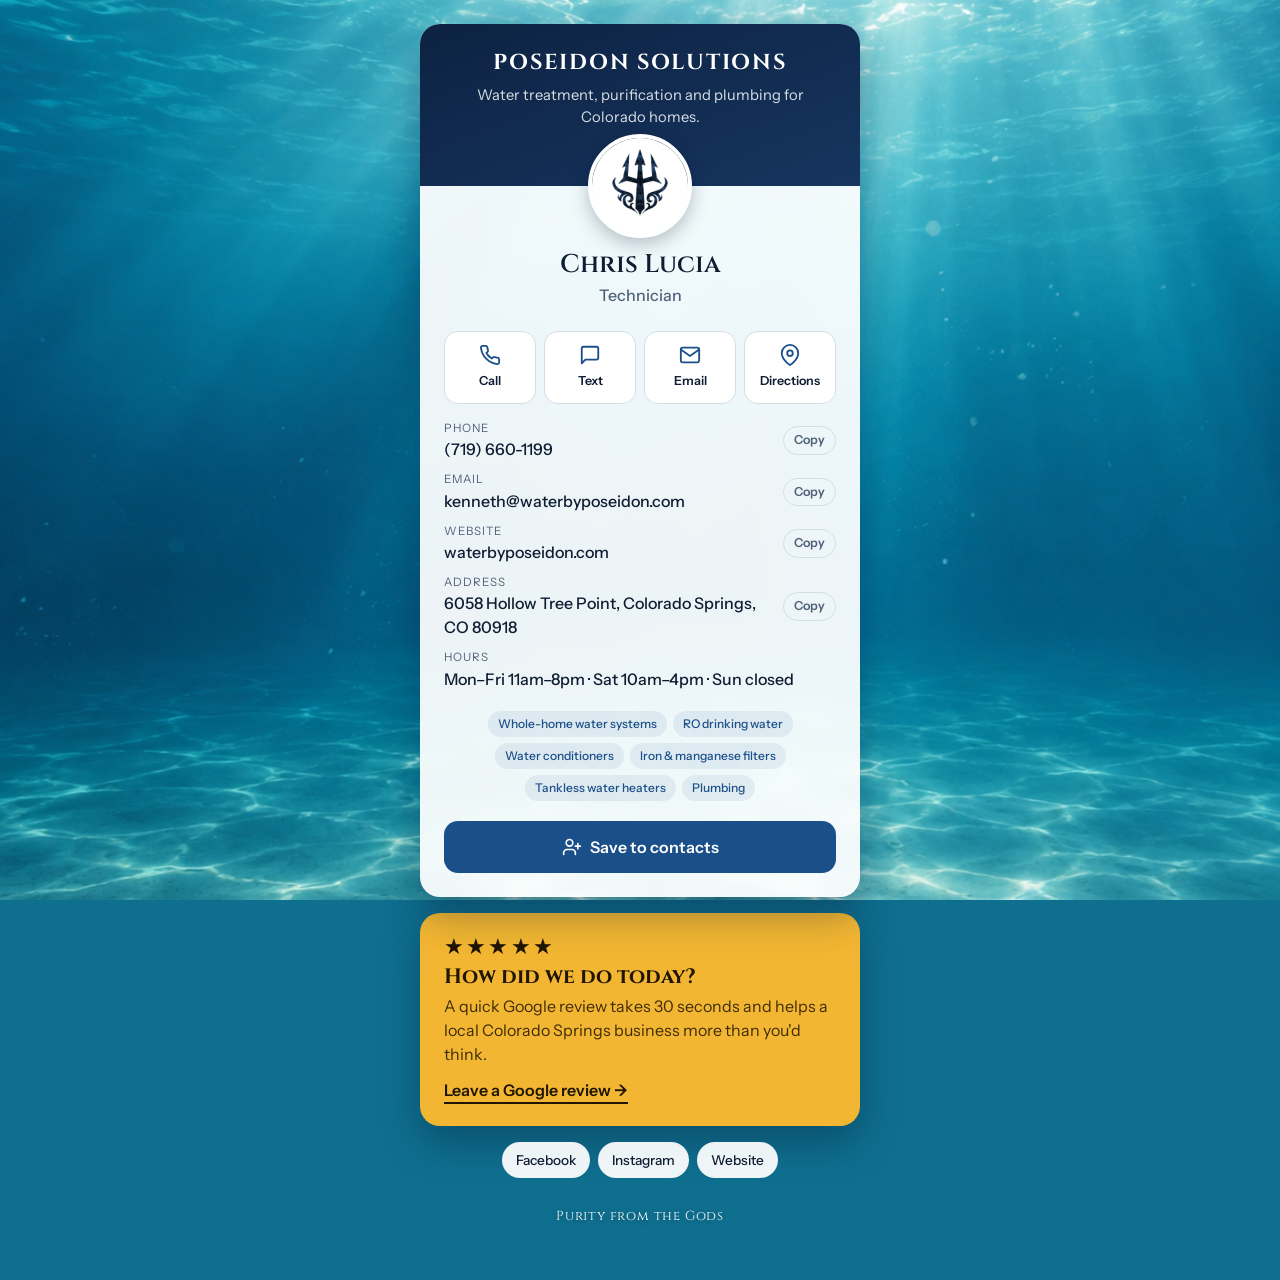
==== index.html @ 52a82c3e "Poseidon Solutions digital business card Co-Authored-By: Claude Fable 5.1 <noreply@anthropic.com>" ====
<!doctype html>
<html lang="en">
<head>
<meta charset="utf-8">
<meta name="viewport" content="width=device-width,initial-scale=1,viewport-fit=cover">
<meta name="robots" content="noindex">
<!--ARTIFACT-START-->
<title>Poseidon Solutions Card</title>
<link rel="stylesheet" href="https://fonts.googleapis.com/css2?family=Cinzel:wght@600;700&family=Instrument+Sans:wght@400;500;600&display=swap">
<style>
/* Layout: a frosted white card floating over the underwater photo; navy from the trident, gold for the review call. Single look, committed to the ocean. */
:root {
  --ground: #0f6f8f;
  --card: rgba(255,255,255,.93);
  --band: #0d2242;
  --band-2: #16355f;
  --ink: #0f1d33;
  --ink-soft: #52627a;
  --line: #d4dde6;
  --accent: #1b4f8a;
  --accent-ink: #ffffff;
  --review: #f2b632;
  --review-ink: #1f1500;
  --display: "Cinzel", "Trajan Pro", Georgia, serif;
  --body: "Instrument Sans", "Helvetica Neue", Arial, sans-serif;
  color-scheme: light;
}
* { box-sizing: border-box; }
html, body { margin: 0; }
body {
  background: var(--ground);
  color: var(--ink);
  font-family: var(--body);
  font-size: 16px;
  line-height: 1.5;
  padding-inline: 16px;
  padding-block: 24px 40px;
  min-height: 100%;
}
.sea {
  position: fixed; inset: 0; z-index: -1;
  background: var(--ground) url("bg.png") center / cover no-repeat;
}
.wrap { max-width: 440px; margin: 0 auto; display: grid; gap: 16px; }

.card {
  background: var(--card);
  border-radius: 20px;
  overflow: hidden;
  box-shadow: 0 16px 40px rgba(2,20,45,.35);
  backdrop-filter: blur(6px); -webkit-backdrop-filter: blur(6px);
}
.band {
  background: linear-gradient(160deg, var(--band), var(--band-2));
  color: #fff;
  padding: 26px 24px 58px;
  text-align: center;
}
.band .company {
  font-family: var(--display);
  font-weight: 700;
  font-size: 1.35rem;
  letter-spacing: .08em;
  text-transform: uppercase;
  margin: 0;
  line-height: 1.2;
}
.band .tagline { margin: 8px auto 0; font-size: .92rem; opacity: .85; max-width: 34ch; }
.avatar {
  width: 104px; height: 104px; border-radius: 50%;
  background: #fff; display: block; object-fit: cover;
  border: 4px solid #fff;
  margin: -52px auto 0;
  box-shadow: 0 6px 18px rgba(2,20,45,.25);
}
.who { padding: 12px 24px 8px; text-align: center; }
.who h1 {
  font-family: var(--display);
  font-size: 1.6rem;
  font-weight: 600;
  line-height: 1.15;
  margin: 0;
  text-wrap: balance;
}
.who .role { margin: 4px 0 0; color: var(--ink-soft); font-weight: 500; }

.actions {
  display: grid; grid-template-columns: repeat(4, 1fr); gap: 8px;
  padding: 16px 24px 8px;
}
.actions a {
  display: grid; gap: 6px; justify-items: center;
  text-decoration: none; color: var(--ink);
  font-size: .78rem; font-weight: 600;
  padding: 12px 4px; border-radius: 14px;
  border: 1px solid var(--line);
  background: #fff;
}
.actions a:hover, .actions a:focus-visible { border-color: var(--accent); outline: none; }
.actions a:focus-visible { box-shadow: 0 0 0 3px rgba(27,79,138,.35); }
.actions svg { width: 22px; height: 22px; fill: none; stroke: var(--accent); stroke-width: 2; stroke-linecap: round; stroke-linejoin: round; }

.details { padding: 8px 24px 20px; display: grid; gap: 10px; }
.detail { display: grid; grid-template-columns: 1fr auto; gap: 8px; align-items: center; min-width: 0; }
.detail .label { font-size: .72rem; letter-spacing: .08em; text-transform: uppercase; color: var(--ink-soft); }
.detail .value { font-weight: 500; word-break: break-word; }
.detail .value a { color: var(--ink); text-decoration: none; }
.detail .value a:hover { text-decoration: underline; }
.copy {
  font: inherit; font-size: .78rem; font-weight: 600;
  border: 1px solid var(--line); background: transparent; color: var(--ink-soft);
  border-radius: 999px; padding: 4px 10px; cursor: pointer;
}
.copy:hover, .copy:focus-visible { color: var(--accent); border-color: var(--accent); outline: none; }

.services { padding: 0 24px 20px; display: flex; flex-wrap: wrap; gap: 6px; justify-content: center; }
.services span { font-size: .75rem; font-weight: 500; color: var(--accent); background: rgba(27,79,138,.08); border-radius: 999px; padding: 4px 10px; }

.save {
  margin: 0 24px 24px;
  display: flex; justify-content: center; align-items: center; gap: 8px;
  padding: 14px; border-radius: 14px;
  background: var(--accent); color: var(--accent-ink);
  font: inherit; font-weight: 600; font-size: 1rem;
  text-decoration: none; border: 0; cursor: pointer; width: calc(100% - 48px);
}
.save:focus-visible { outline: 3px solid rgba(27,79,138,.45); outline-offset: 2px; }

.review {
  display: block; text-decoration: none;
  background: var(--review); color: var(--review-ink);
  border-radius: 20px; padding: 22px 24px;
  box-shadow: 0 16px 40px rgba(2,20,45,.35);
}
.review .stars { font-size: 1.4rem; letter-spacing: .1em; line-height: 1; }
.review h2 { font-family: var(--display); font-size: 1.3rem; margin: 8px 0 4px; line-height: 1.2; text-wrap: balance; }
.review p { margin: 0; opacity: .85; }
.review .go { display: inline-block; margin-top: 12px; font-weight: 600; border-bottom: 2px solid currentColor; }
.review:focus-visible { outline: 3px solid var(--review-ink); outline-offset: 3px; }

.socials { display: flex; flex-wrap: wrap; gap: 8px; justify-content: center; }
.socials a {
  color: var(--ink); text-decoration: none; font-size: .85rem; font-weight: 500;
  padding: 8px 14px; border-radius: 999px; background: var(--card);
}
.socials a:hover { color: var(--accent); }

.foot { text-align: center; color: #fff; text-shadow: 0 1px 6px rgba(0,0,0,.4); font-size: .82rem; font-family: var(--display); letter-spacing: .06em; }
.toast {
  position: fixed; left: 50%; bottom: calc(24px + env(safe-area-inset-bottom, 0px)); transform: translateX(-50%);
  background: var(--band); color: #fff; padding: 10px 16px; border-radius: 999px;
  font-size: .85rem; font-weight: 500; opacity: 0; pointer-events: none; transition: opacity .2s;
}
.toast.show { opacity: 1; }
@media (prefers-reduced-motion: reduce) { .toast { transition: none; } }
@media (max-width: 360px) { .actions { grid-template-columns: repeat(2, 1fr); } }
</style>
</head>
<body>
<div class="sea" aria-hidden="true"></div>
<div class="wrap">
  <section class="card" aria-label="Business card">
    <div class="band">
      <p class="company" id="company"></p>
      <p class="tagline" id="tagline"></p>
    </div>
    <img class="avatar" id="avatar" alt="">
    <div class="who">
      <h1 id="name"></h1>
      <p class="role" id="role"></p>
    </div>
    <nav class="actions" aria-label="Quick actions">
      <a id="a-call" href="#"><svg viewBox="0 0 24 24"><path d="M22 16.9v3a2 2 0 0 1-2.2 2 19.8 19.8 0 0 1-8.6-3.1 19.5 19.5 0 0 1-6-6A19.8 19.8 0 0 1 2.1 4.2 2 2 0 0 1 4.1 2h3a2 2 0 0 1 2 1.7c.1.9.4 1.9.7 2.8a2 2 0 0 1-.5 2.1L8 9.9a16 16 0 0 0 6 6l1.3-1.3a2 2 0 0 1 2.1-.4c.9.3 1.9.6 2.8.7a2 2 0 0 1 1.8 2z"/></svg>Call</a>
      <a id="a-text" href="#"><svg viewBox="0 0 24 24"><path d="M21 15a2 2 0 0 1-2 2H7l-4 4V5a2 2 0 0 1 2-2h14a2 2 0 0 1 2 2z"/></svg>Text</a>
      <a id="a-email" href="#"><svg viewBox="0 0 24 24"><path d="M4 4h16a2 2 0 0 1 2 2v12a2 2 0 0 1-2 2H4a2 2 0 0 1-2-2V6a2 2 0 0 1 2-2z"/><path d="m22 6-10 7L2 6"/></svg>Email</a>
      <a id="a-map" href="#" target="_blank" rel="noopener"><svg viewBox="0 0 24 24"><path d="M21 10c0 7-9 13-9 13S3 17 3 10a9 9 0 0 1 18 0z"/><circle cx="12" cy="10" r="3"/></svg>Directions</a>
    </nav>
    <div class="details" id="details"></div>
    <div class="services" id="services"></div>
    <button class="save" id="save" type="button">
      <svg width="20" height="20" viewBox="0 0 24 24" fill="none" stroke="currentColor" stroke-width="2" stroke-linecap="round" stroke-linejoin="round" aria-hidden="true"><path d="M16 21v-2a4 4 0 0 0-4-4H6a4 4 0 0 0-4 4v2"/><circle cx="9" cy="7" r="4"/><line x1="19" y1="8" x2="19" y2="14"/><line x1="22" y1="11" x2="16" y2="11"/></svg>
      Save to contacts
    </button>
  </section>

  <a class="review" id="review" href="#" target="_blank" rel="noopener">
    <div class="stars" aria-hidden="true">★★★★★</div>
    <h2 id="review-title"></h2>
    <p id="review-text"></p>
    <span class="go">Leave a Google review →</span>
  </a>

  <nav class="socials" id="socials" aria-label="Links"></nav>
  <p class="foot" id="foot"></p>
</div>
<div class="toast" id="toast" role="status" aria-live="polite"></div>

<script>
/* ============================================================
   EDIT THIS BLOCK. Everything on the page is built from it.
   ============================================================ */
const CARD = {
  company:  "Poseidon Solutions",
  tagline:  "Water treatment, purification and plumbing for Colorado homes.",
  name:     "Chris Lucia",
  role:     "Technician",
  photo:    "logo.jpg",          // swap for a headshot (e.g. "chris.jpg") if you want a face here
  phone:    "+17196601199",
  phoneDisplay: "(719) 660-1199",
  email:    "kenneth@waterbyposeidon.com",
  website:  "https://waterbyposeidon.com",
  websiteDisplay: "waterbyposeidon.com",
  address:  "6058 Hollow Tree Point, Colorado Springs, CO 80918",
  mapsUrl:  "https://www.google.com/maps/dir/?api=1&destination=6058+Hollow+Tree+Point,+Colorado+Springs,+CO+80918",
  hours:    "Mon–Fri 11am–8pm · Sat 10am–4pm · Sun closed",
  services: ["Whole-home water systems", "RO drinking water", "Water conditioners", "Iron & manganese filters", "Tankless water heaters", "Plumbing"],

  reviewUrl:   "https://share.google/RW1H3cUh6bPFLKHyQ",
  reviewTitle: "How did we do today?",
  reviewText:  "A quick Google review takes 30 seconds and helps a local Colorado Springs business more than you'd think.",

  socials: [
    { label: "Facebook",  url: "https://www.facebook.com/PoseidonHomeSolutions/" },
    { label: "Instagram", url: "https://www.instagram.com/poseidonsolutions/" },
    { label: "Website",   url: "https://waterbyposeidon.com" },
  ],
  footer: "Purity from the Gods",
};
/* ============================================================ */

const $ = (id) => document.getElementById(id);
const toast = (msg) => { const t = $("toast"); t.textContent = msg; t.classList.add("show"); clearTimeout(t._h); t._h = setTimeout(() => t.classList.remove("show"), 1800); };

$("company").textContent = CARD.company;
$("tagline").textContent = CARD.tagline;
$("name").textContent = CARD.name;
$("role").textContent = CARD.role;
$("avatar").src = CARD.photo;
$("avatar").alt = CARD.company + " logo";
document.title = `${CARD.name} · ${CARD.company}`;

$("a-call").href  = `tel:${CARD.phone}`;
$("a-text").href  = `sms:${CARD.phone}`;
$("a-email").href = `mailto:${CARD.email}`;
$("a-map").href   = CARD.mapsUrl;

const rows = [
  ["Phone",   CARD.phoneDisplay, `tel:${CARD.phone}`, CARD.phoneDisplay],
  ["Email",   CARD.email, `mailto:${CARD.email}`, CARD.email],
  ["Website", CARD.websiteDisplay, CARD.website, CARD.website],
  ["Address", CARD.address, CARD.mapsUrl, CARD.address],
  ["Hours",   CARD.hours, null, null],
];
for (const [label, value, href, copyText] of rows) {
  if (!value) continue;
  const row = document.createElement("div"); row.className = "detail";
  const left = document.createElement("div");
  left.innerHTML = `<div class="label"></div><div class="value"></div>`;
  left.querySelector(".label").textContent = label;
  const v = left.querySelector(".value");
  if (href) { const a = document.createElement("a"); a.href = href; a.textContent = value; if (href.startsWith("http")) { a.target = "_blank"; a.rel = "noopener"; } v.appendChild(a); }
  else v.textContent = value;
  row.appendChild(left);
  if (copyText) {
    const b = document.createElement("button"); b.type = "button"; b.className = "copy"; b.textContent = "Copy";
    b.addEventListener("click", async () => {
      try { await navigator.clipboard.writeText(copyText); toast(`${label} copied`); }
      catch { const r = document.createRange(); r.selectNodeContents(v); const s = getSelection(); s.removeAllRanges(); s.addRange(r); toast("Select and copy"); }
    });
    row.appendChild(b);
  }
  $("details").appendChild(row);
}

for (const s of CARD.services || []) { const el = document.createElement("span"); el.textContent = s; $("services").appendChild(el); }

$("review").href = CARD.reviewUrl;
$("review-title").textContent = CARD.reviewTitle;
$("review-text").textContent = CARD.reviewText;

for (const s of CARD.socials || []) {
  const a = document.createElement("a"); a.href = s.url; a.textContent = s.label; a.target = "_blank"; a.rel = "noopener";
  $("socials").appendChild(a);
}
$("foot").textContent = CARD.footer || "";

// vCard download (works when self-hosted; falls back to copying the contact text)
function vcard() {
  const esc = (s) => String(s || "").replace(/\\/g, "\\\\").replace(/\n/g, "\\n").replace(/,/g, "\\,").replace(/;/g, "\;");
  const parts = CARD.name.trim().split(/\s+/); const last = parts.length > 1 ? parts.pop() : ""; const first = parts.join(" ");
  return [
    "BEGIN:VCARD", "VERSION:3.0",
    `N:${esc(last)};${esc(first)};;;`, `FN:${esc(CARD.name)}`,
    `ORG:${esc(CARD.company)}`, `TITLE:${esc(CARD.role)}`,
    `TEL;TYPE=CELL,VOICE:${CARD.phone}`, `EMAIL;TYPE=INTERNET:${CARD.email}`,
    `URL:${CARD.website}`, `ADR;TYPE=WORK:;;${esc(CARD.address)};;;;`,
    `NOTE:${esc(CARD.tagline)}`, "END:VCARD", ""
  ].join("\r\n");
}
$("save").addEventListener("click", async () => {
  const text = vcard();
  try {
    const url = URL.createObjectURL(new Blob([text], { type: "text/vcard;charset=utf-8" }));
    const a = document.createElement("a"); a.href = url; a.download = `${CARD.name.replace(/\s+/g, "_")}.vcf`;
    document.body.appendChild(a); a.click(); a.remove(); setTimeout(() => URL.revokeObjectURL(url), 1000);
    toast("Contact card downloading");
  } catch {
    try { await navigator.clipboard.writeText(`${CARD.name}\n${CARD.company}\n${CARD.phoneDisplay}\n${CARD.email}\n${CARD.website}`); toast("Contact details copied"); }
    catch { toast("Use the Copy buttons above"); }
  }
});
</script>
</body>
</html>
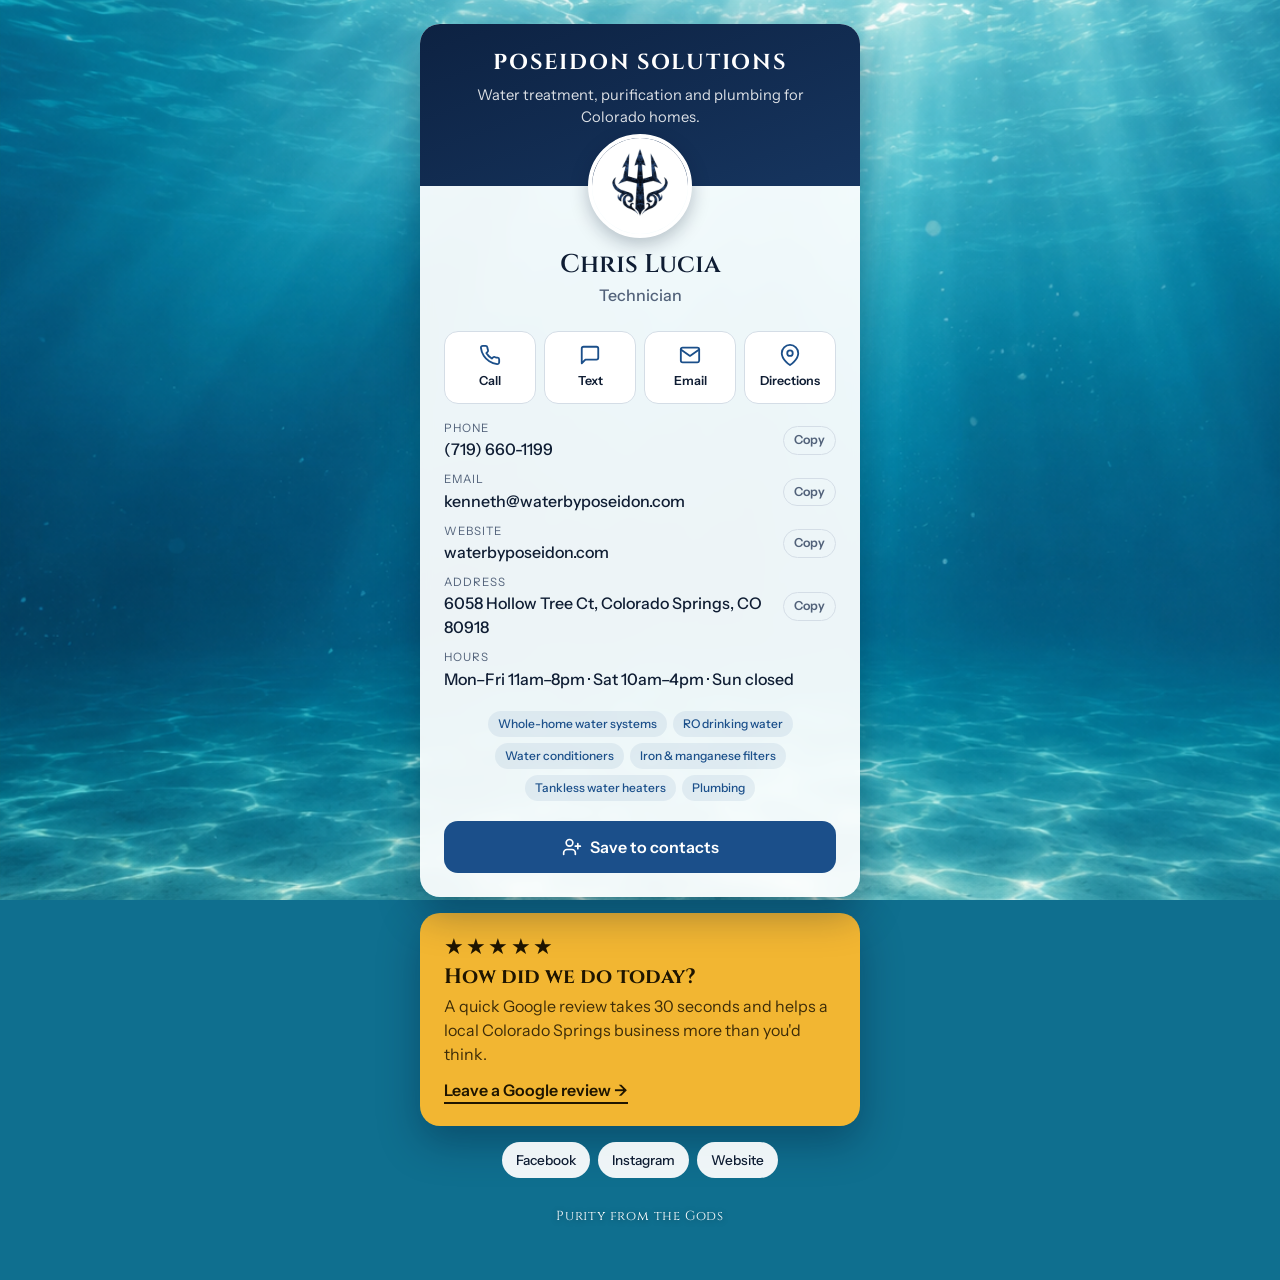
==== commit 7729e01d: "Direct Google review link, Google-verified address, QR images Co-Authored-By: Claude Fable 5.1 <nore" ====
--- a/index.html
+++ b/index.html
@@ -210,12 +210,12 @@
   email:    "kenneth@waterbyposeidon.com",
   website:  "https://waterbyposeidon.com",
   websiteDisplay: "waterbyposeidon.com",
-  address:  "6058 Hollow Tree Point, Colorado Springs, CO 80918",
-  mapsUrl:  "https://www.google.com/maps/dir/?api=1&destination=6058+Hollow+Tree+Point,+Colorado+Springs,+CO+80918",
+  address:  "6058 Hollow Tree Ct, Colorado Springs, CO 80918",
+  mapsUrl:  "https://www.google.com/maps/dir/?api=1&destination=6058+Hollow+Tree+Ct,+Colorado+Springs,+CO+80918",
   hours:    "Mon–Fri 11am–8pm · Sat 10am–4pm · Sun closed",
   services: ["Whole-home water systems", "RO drinking water", "Water conditioners", "Iron & manganese filters", "Tankless water heaters", "Plumbing"],
 
-  reviewUrl:   "https://share.google/RW1H3cUh6bPFLKHyQ",
+  reviewUrl:   "https://search.google.com/local/writereview?placeid=ChIJi0Lxn48iRwoRJfy-xOXq53A",
   reviewTitle: "How did we do today?",
   reviewText:  "A quick Google review takes 30 seconds and helps a local Colorado Springs business more than you'd think.",
 
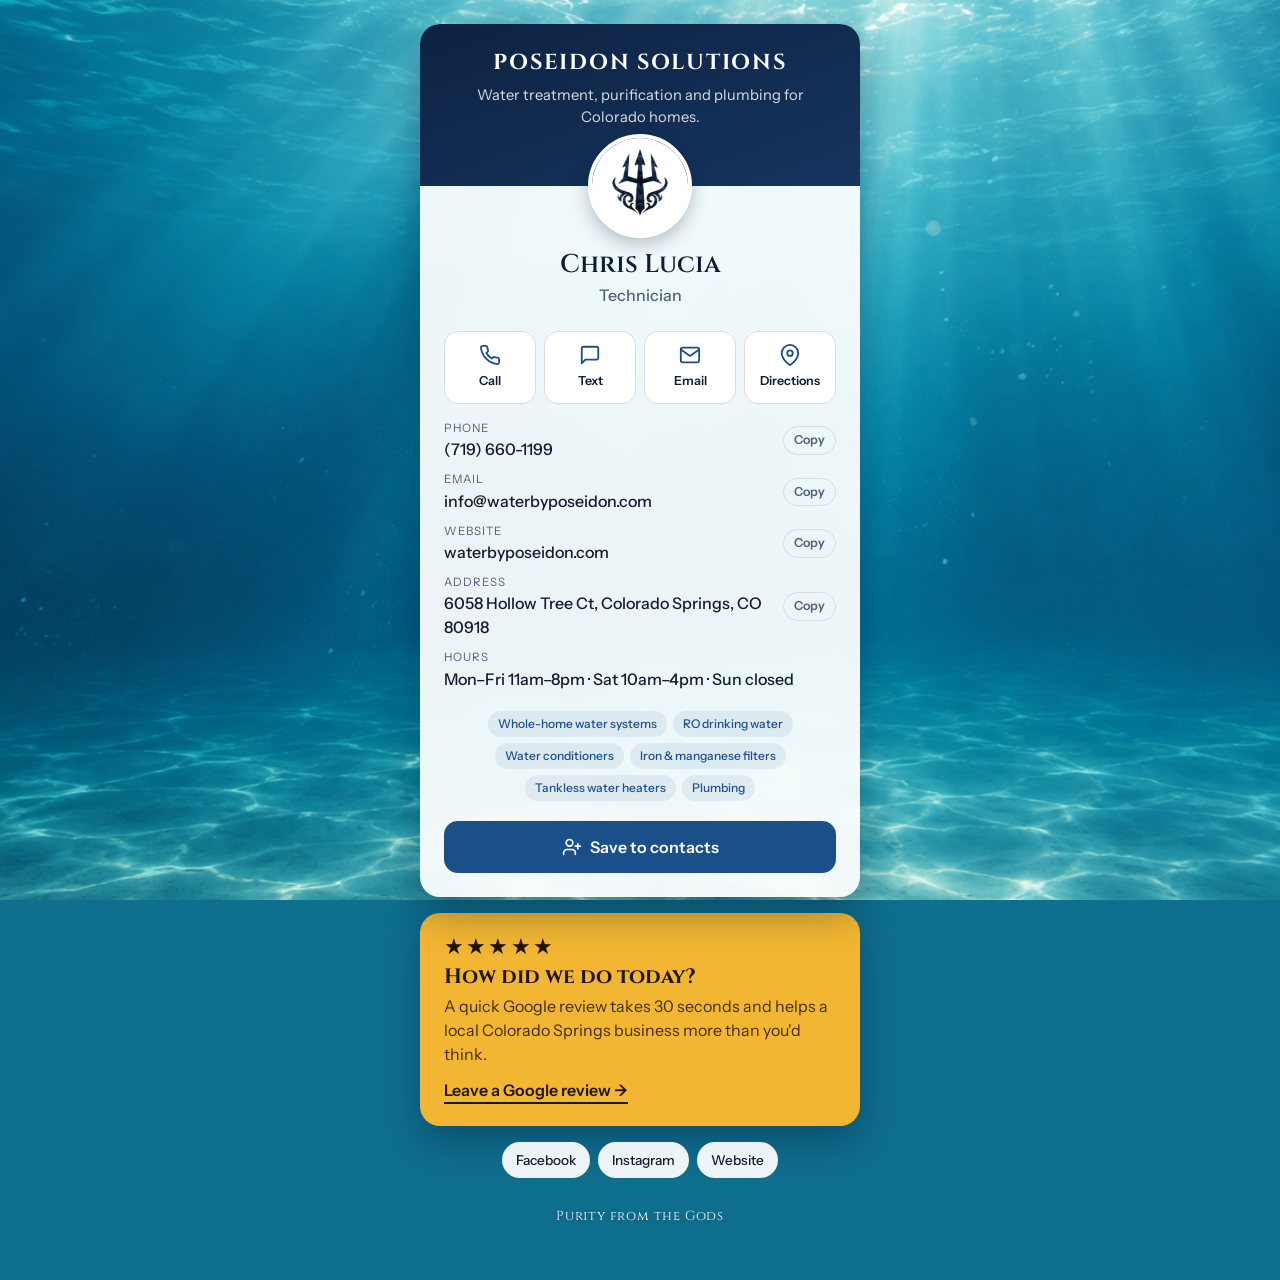
==== commit 8fdbbb8d: "Update contact email to info@ Co-Authored-By: Claude Fable 5.1 <noreply@anthropic.com>" ====
--- a/index.html
+++ b/index.html
@@ -207,7 +207,7 @@
   photo:    "logo.jpg",          // swap for a headshot (e.g. "chris.jpg") if you want a face here
   phone:    "+17196601199",
   phoneDisplay: "(719) 660-1199",
-  email:    "kenneth@waterbyposeidon.com",
+  email:    "info@waterbyposeidon.com",
   website:  "https://waterbyposeidon.com",
   websiteDisplay: "waterbyposeidon.com",
   address:  "6058 Hollow Tree Ct, Colorado Springs, CO 80918",
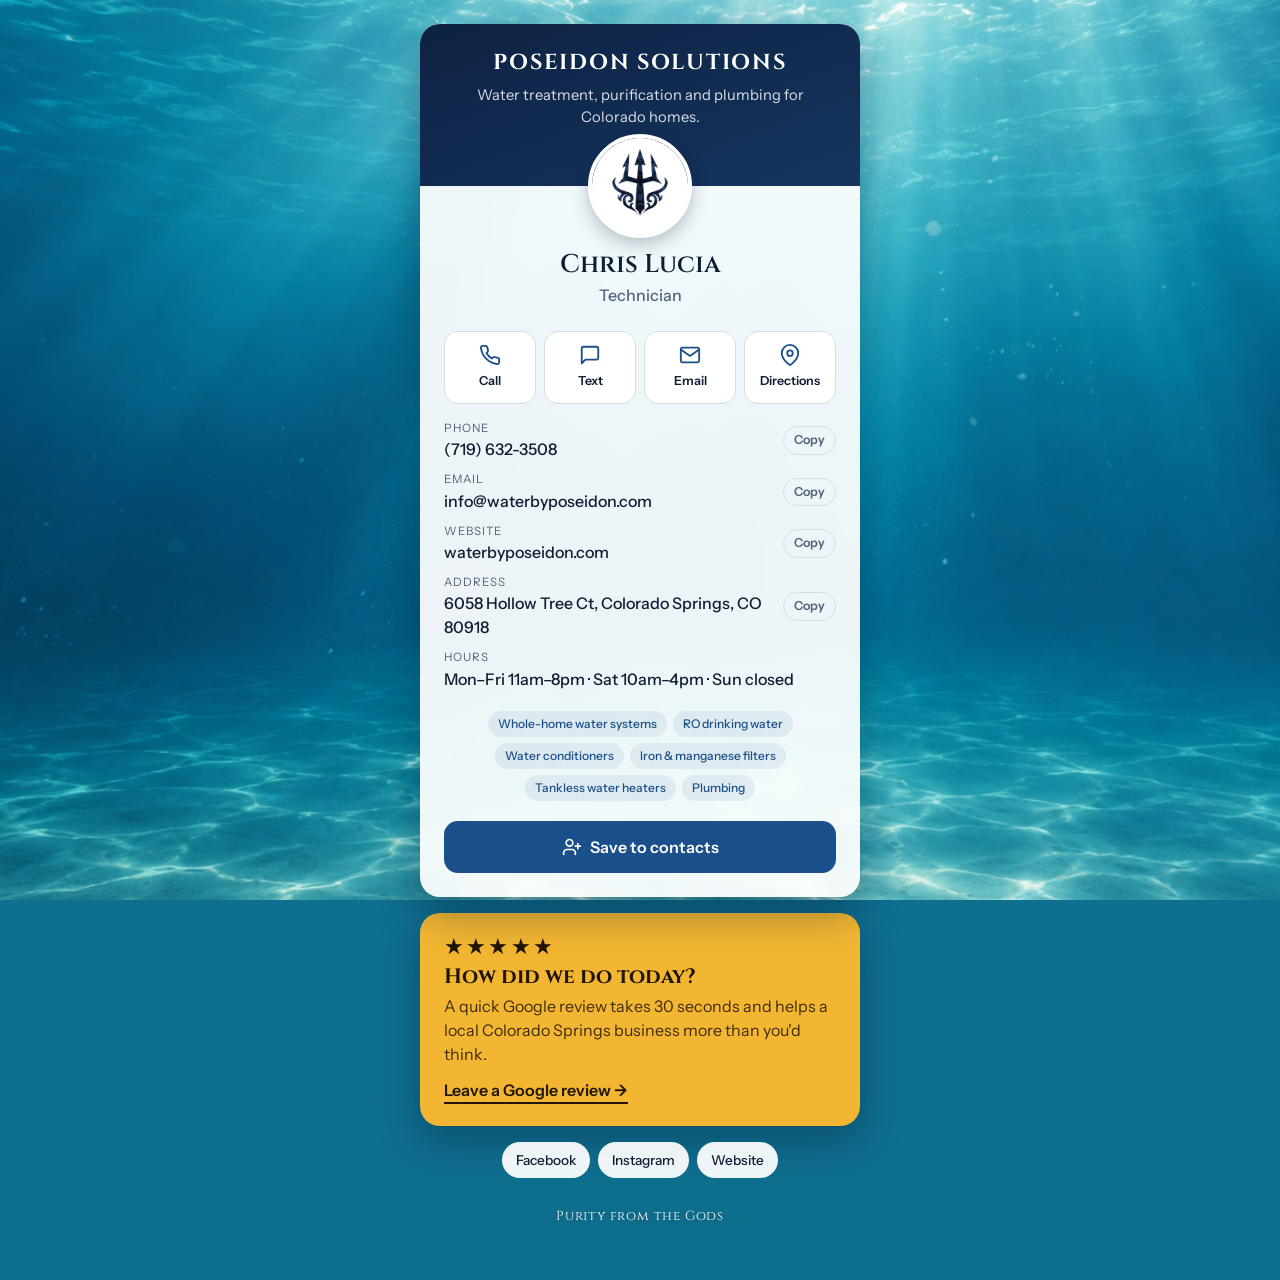
==== commit fdea2be8: "Update phone to 719-632-3508 Co-Authored-By: Claude Fable 5.1 <noreply@anthropic.com>" ====
--- a/index.html
+++ b/index.html
@@ -205,8 +205,8 @@
   name:     "Chris Lucia",
   role:     "Technician",
   photo:    "logo.jpg",          // swap for a headshot (e.g. "chris.jpg") if you want a face here
-  phone:    "+17196601199",
-  phoneDisplay: "(719) 660-1199",
+  phone:    "+17196323508",
+  phoneDisplay: "(719) 632-3508",
   email:    "info@waterbyposeidon.com",
   website:  "https://waterbyposeidon.com",
   websiteDisplay: "waterbyposeidon.com",
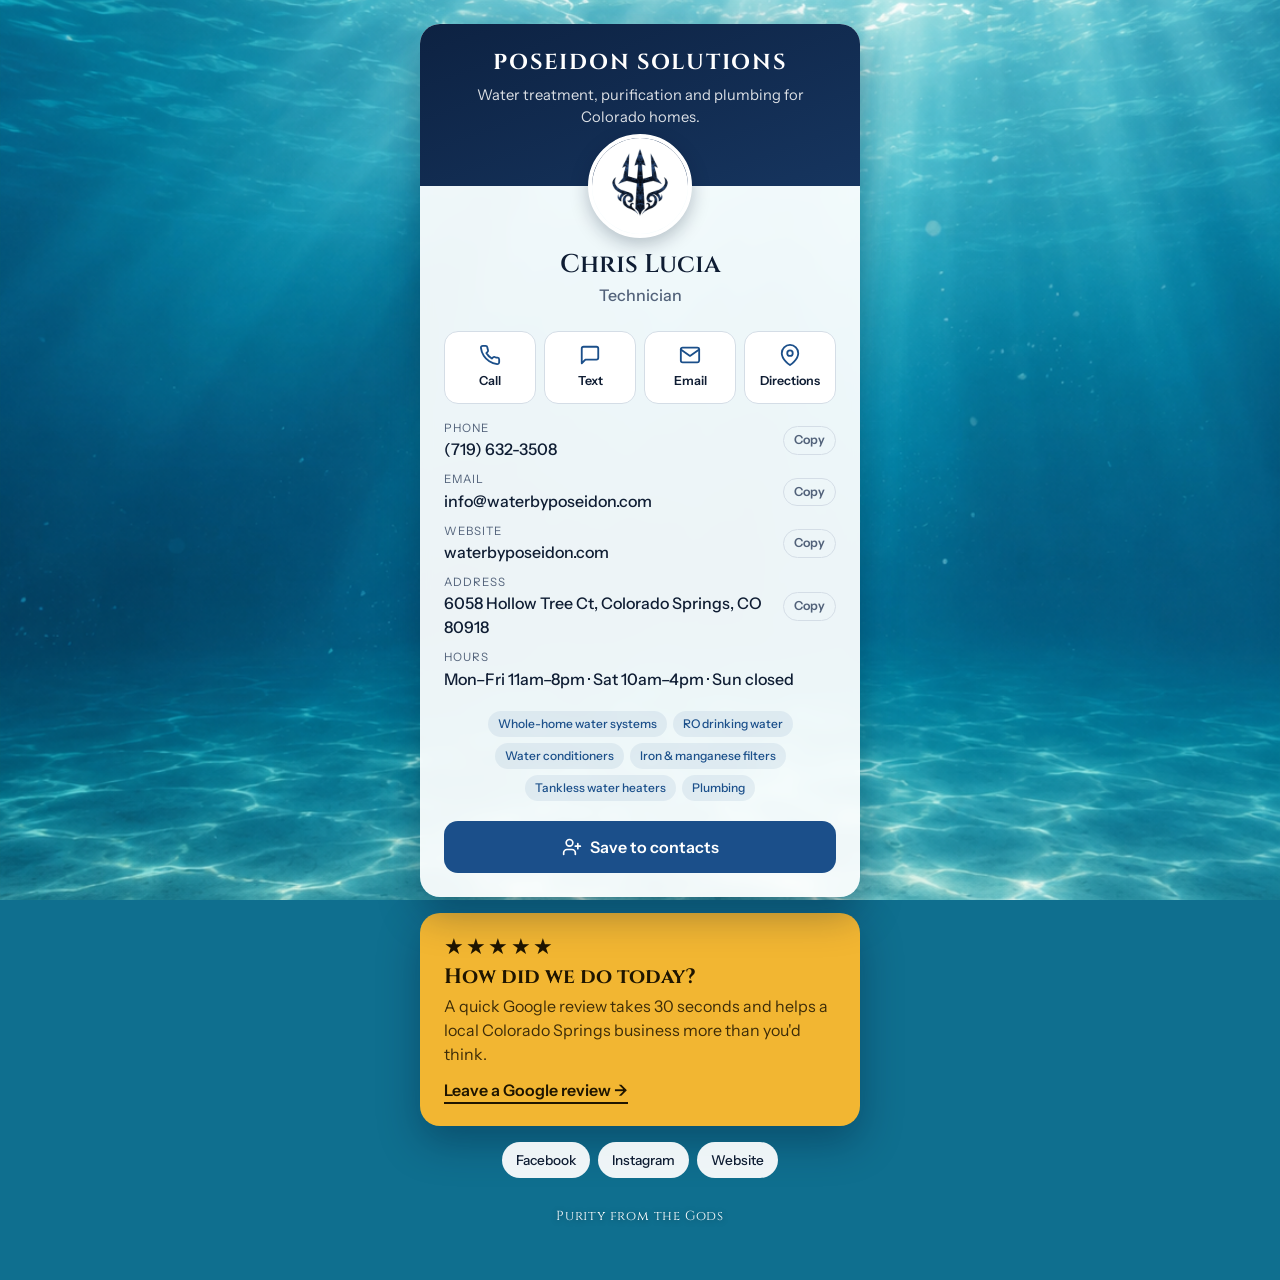
==== commit e8bb3527: "Team profiles: sign-up, per-rep cards with QR, admin panel (Firebase Auth + Firestore) Co-Authored-B" ====
--- a/index.html
+++ b/index.html
@@ -195,120 +195,128 @@
 </div>
 <div class="toast" id="toast" role="status" aria-live="polite"></div>
 
+<script src="company.js"></script>
+<script src="firebase-config.js"></script>
 <script>
-/* ============================================================
-   EDIT THIS BLOCK. Everything on the page is built from it.
-   ============================================================ */
-const CARD = {
-  company:  "Poseidon Solutions",
-  tagline:  "Water treatment, purification and plumbing for Colorado homes.",
-  name:     "Chris Lucia",
-  role:     "Technician",
-  photo:    "logo.jpg",          // swap for a headshot (e.g. "chris.jpg") if you want a face here
-  phone:    "+17196323508",
-  phoneDisplay: "(719) 632-3508",
-  email:    "info@waterbyposeidon.com",
-  website:  "https://waterbyposeidon.com",
-  websiteDisplay: "waterbyposeidon.com",
-  address:  "6058 Hollow Tree Ct, Colorado Springs, CO 80918",
-  mapsUrl:  "https://www.google.com/maps/dir/?api=1&destination=6058+Hollow+Tree+Ct,+Colorado+Springs,+CO+80918",
-  hours:    "Mon–Fri 11am–8pm · Sat 10am–4pm · Sun closed",
-  services: ["Whole-home water systems", "RO drinking water", "Water conditioners", "Iron & manganese filters", "Tankless water heaters", "Plumbing"],
-
-  reviewUrl:   "https://search.google.com/local/writereview?placeid=ChIJi0Lxn48iRwoRJfy-xOXq53A",
-  reviewTitle: "How did we do today?",
-  reviewText:  "A quick Google review takes 30 seconds and helps a local Colorado Springs business more than you'd think.",
-
-  socials: [
-    { label: "Facebook",  url: "https://www.facebook.com/PoseidonHomeSolutions/" },
-    { label: "Instagram", url: "https://www.instagram.com/poseidonsolutions/" },
-    { label: "Website",   url: "https://waterbyposeidon.com" },
-  ],
-  footer: "Purity from the Gods",
-};
-/* ============================================================ */
-
 const $ = (id) => document.getElementById(id);
 const toast = (msg) => { const t = $("toast"); t.textContent = msg; t.classList.add("show"); clearTimeout(t._h); t._h = setTimeout(() => t.classList.remove("show"), 1800); };
 
-$("company").textContent = CARD.company;
-$("tagline").textContent = CARD.tagline;
-$("name").textContent = CARD.name;
-$("role").textContent = CARD.role;
-$("avatar").src = CARD.photo;
-$("avatar").alt = CARD.company + " logo";
-document.title = `${CARD.name} · ${CARD.company}`;
-
-$("a-call").href  = `tel:${CARD.phone}`;
-$("a-text").href  = `sms:${CARD.phone}`;
-$("a-email").href = `mailto:${CARD.email}`;
-$("a-map").href   = CARD.mapsUrl;
-
-const rows = [
-  ["Phone",   CARD.phoneDisplay, `tel:${CARD.phone}`, CARD.phoneDisplay],
-  ["Email",   CARD.email, `mailto:${CARD.email}`, CARD.email],
-  ["Website", CARD.websiteDisplay, CARD.website, CARD.website],
-  ["Address", CARD.address, CARD.mapsUrl, CARD.address],
-  ["Hours",   CARD.hours, null, null],
-];
-for (const [label, value, href, copyText] of rows) {
-  if (!value) continue;
-  const row = document.createElement("div"); row.className = "detail";
-  const left = document.createElement("div");
-  left.innerHTML = `<div class="label"></div><div class="value"></div>`;
-  left.querySelector(".label").textContent = label;
-  const v = left.querySelector(".value");
-  if (href) { const a = document.createElement("a"); a.href = href; a.textContent = value; if (href.startsWith("http")) { a.target = "_blank"; a.rel = "noopener"; } v.appendChild(a); }
-  else v.textContent = value;
-  row.appendChild(left);
-  if (copyText) {
-    const b = document.createElement("button"); b.type = "button"; b.className = "copy"; b.textContent = "Copy";
-    b.addEventListener("click", async () => {
-      try { await navigator.clipboard.writeText(copyText); toast(`${label} copied`); }
-      catch { const r = document.createRange(); r.selectNodeContents(v); const s = getSelection(); s.removeAllRanges(); s.addRange(r); toast("Select and copy"); }
-    });
-    row.appendChild(b);
+function digits(p) { const d = String(p || "").replace(/[^\d+]/g, ""); return d.startsWith("+") ? d : (d.length === 10 ? "+1" + d : "+" + d); }
+function pretty(p) { const d = String(p || "").replace(/\D/g, ""); const n = d.length === 11 && d[0] === "1" ? d.slice(1) : d; return n.length === 10 ? `(${n.slice(0,3)}) ${n.slice(3,6)}-${n.slice(6)}` : p; }
+
+function render(person) {
+  const C = window.COMPANY;
+  const CARD = {
+    ...C,
+    name: person.name, role: person.role,
+    phone: digits(person.phone), phoneDisplay: person.phoneDisplay || pretty(person.phone),
+    email: person.email, photo: person.photo || C.logo,
+  };
+
+  $("company").textContent = C.name;
+  $("tagline").textContent = C.tagline;
+  $("name").textContent = CARD.name;
+  $("role").textContent = CARD.role;
+  $("avatar").src = CARD.photo;
+  $("avatar").alt = person.photo ? CARD.name : C.name + " logo";
+  document.title = `${CARD.name} · ${C.name}`;
+
+  $("a-call").href  = `tel:${CARD.phone}`;
+  $("a-text").href  = `sms:${CARD.phone}`;
+  $("a-email").href = `mailto:${CARD.email}`;
+  $("a-map").href   = C.mapsUrl;
+
+  $("details").innerHTML = "";
+  const rows = [
+    ["Phone",   CARD.phoneDisplay, `tel:${CARD.phone}`, CARD.phoneDisplay],
+    ["Email",   CARD.email, `mailto:${CARD.email}`, CARD.email],
+    ["Website", C.websiteDisplay, C.website, C.website],
+    ["Address", C.address, C.mapsUrl, C.address],
+    ["Hours",   C.hours, null, null],
+  ];
+  for (const [label, value, href, copyText] of rows) {
+    if (!value) continue;
+    const row = document.createElement("div"); row.className = "detail";
+    const left = document.createElement("div");
+    left.innerHTML = `<div class="label"></div><div class="value"></div>`;
+    left.querySelector(".label").textContent = label;
+    const v = left.querySelector(".value");
+    if (href) { const a = document.createElement("a"); a.href = href; a.textContent = value; if (href.startsWith("http")) { a.target = "_blank"; a.rel = "noopener"; } v.appendChild(a); }
+    else v.textContent = value;
+    row.appendChild(left);
+    if (copyText) {
+      const b = document.createElement("button"); b.type = "button"; b.className = "copy"; b.textContent = "Copy";
+      b.addEventListener("click", async () => {
+        try { await navigator.clipboard.writeText(copyText); toast(`${label} copied`); }
+        catch { const r = document.createRange(); r.selectNodeContents(v); const s = getSelection(); s.removeAllRanges(); s.addRange(r); toast("Select and copy"); }
+      });
+      row.appendChild(b);
+    }
+    $("details").appendChild(row);
   }
-  $("details").appendChild(row);
-}
-
-for (const s of CARD.services || []) { const el = document.createElement("span"); el.textContent = s; $("services").appendChild(el); }
-
-$("review").href = CARD.reviewUrl;
-$("review-title").textContent = CARD.reviewTitle;
-$("review-text").textContent = CARD.reviewText;
-
-for (const s of CARD.socials || []) {
-  const a = document.createElement("a"); a.href = s.url; a.textContent = s.label; a.target = "_blank"; a.rel = "noopener";
-  $("socials").appendChild(a);
-}
-$("foot").textContent = CARD.footer || "";
-
-// vCard download (works when self-hosted; falls back to copying the contact text)
-function vcard() {
-  const esc = (s) => String(s || "").replace(/\\/g, "\\\\").replace(/\n/g, "\\n").replace(/,/g, "\\,").replace(/;/g, "\;");
-  const parts = CARD.name.trim().split(/\s+/); const last = parts.length > 1 ? parts.pop() : ""; const first = parts.join(" ");
-  return [
-    "BEGIN:VCARD", "VERSION:3.0",
-    `N:${esc(last)};${esc(first)};;;`, `FN:${esc(CARD.name)}`,
-    `ORG:${esc(CARD.company)}`, `TITLE:${esc(CARD.role)}`,
-    `TEL;TYPE=CELL,VOICE:${CARD.phone}`, `EMAIL;TYPE=INTERNET:${CARD.email}`,
-    `URL:${CARD.website}`, `ADR;TYPE=WORK:;;${esc(CARD.address)};;;;`,
-    `NOTE:${esc(CARD.tagline)}`, "END:VCARD", ""
-  ].join("\r\n");
-}
-$("save").addEventListener("click", async () => {
-  const text = vcard();
+
+  $("services").innerHTML = "";
+  for (const s of C.services || []) { const el = document.createElement("span"); el.textContent = s; $("services").appendChild(el); }
+
+  $("review").href = C.reviewUrl;
+  $("review-title").textContent = C.reviewTitle;
+  $("review-text").textContent = C.reviewText;
+
+  $("socials").innerHTML = "";
+  for (const s of C.socials || []) {
+    const a = document.createElement("a"); a.href = s.url; a.textContent = s.label; a.target = "_blank"; a.rel = "noopener";
+    $("socials").appendChild(a);
+  }
+  $("foot").textContent = C.footer || "";
+
+  // vCard download
+  const vcard = () => {
+    const esc = (x) => String(x || "").replace(/\\/g, "\\\\").replace(/\n/g, "\\n").replace(/,/g, "\\,").replace(/;/g, "\;");
+    const parts = CARD.name.trim().split(/\s+/); const last = parts.length > 1 ? parts.pop() : ""; const first = parts.join(" ");
+    return [
+      "BEGIN:VCARD", "VERSION:3.0",
+      `N:${esc(last)};${esc(first)};;;`, `FN:${esc(CARD.name)}`,
+      `ORG:${esc(C.name)}`, `TITLE:${esc(CARD.role)}`,
+      `TEL;TYPE=CELL,VOICE:${CARD.phone}`, `EMAIL;TYPE=INTERNET:${CARD.email}`,
+      `URL:${C.website}`, `ADR;TYPE=WORK:;;${esc(C.address)};;;;`,
+      `NOTE:${esc(C.tagline)}`, "END:VCARD", ""
+    ].join("\r\n");
+  };
+  $("save").onclick = async () => {
+    try {
+      const url = URL.createObjectURL(new Blob([vcard()], { type: "text/vcard;charset=utf-8" }));
+      const a = document.createElement("a"); a.href = url; a.download = `${CARD.name.replace(/\s+/g, "_")}.vcf`;
+      document.body.appendChild(a); a.click(); a.remove(); setTimeout(() => URL.revokeObjectURL(url), 1000);
+      toast("Contact card downloading");
+    } catch {
+      try { await navigator.clipboard.writeText(`${CARD.name}\n${C.name}\n${CARD.phoneDisplay}\n${CARD.email}\n${C.website}`); toast("Contact details copied"); }
+      catch { toast("Use the Copy buttons above"); }
+    }
+  };
+}
+
+async function main() {
+  const slug = new URLSearchParams(location.search).get("u");
+  if (!slug) { render(window.DEFAULT_PERSON); return; }
+  if (!window.FIREBASE_READY()) { render({ ...window.DEFAULT_PERSON }); toast("Team cards are not set up yet"); return; }
   try {
-    const url = URL.createObjectURL(new Blob([text], { type: "text/vcard;charset=utf-8" }));
-    const a = document.createElement("a"); a.href = url; a.download = `${CARD.name.replace(/\s+/g, "_")}.vcf`;
-    document.body.appendChild(a); a.click(); a.remove(); setTimeout(() => URL.revokeObjectURL(url), 1000);
-    toast("Contact card downloading");
-  } catch {
-    try { await navigator.clipboard.writeText(`${CARD.name}\n${CARD.company}\n${CARD.phoneDisplay}\n${CARD.email}\n${CARD.website}`); toast("Contact details copied"); }
-    catch { toast("Use the Copy buttons above"); }
+    const { initializeApp } = await import("https://www.gstatic.com/firebasejs/10.14.1/firebase-app.js");
+    const { getFirestore, doc, getDoc } = await import("https://www.gstatic.com/firebasejs/10.14.1/firebase-firestore.js");
+    const db = getFirestore(initializeApp(window.FIREBASE_CONFIG));
+    const snap = await getDoc(doc(db, "profiles", slug.toLowerCase()));
+    if (!snap.exists() || snap.data().active === false) {
+      render(window.DEFAULT_PERSON);
+      toast("That team card isn't available. Showing our main card.");
+      return;
+    }
+    render(snap.data());
+  } catch (e) {
+    console.error(e);
+    render(window.DEFAULT_PERSON);
+    toast("Couldn't load that card. Showing our main card.");
   }
-});
+}
+main();
 </script>
 </body>
 </html>
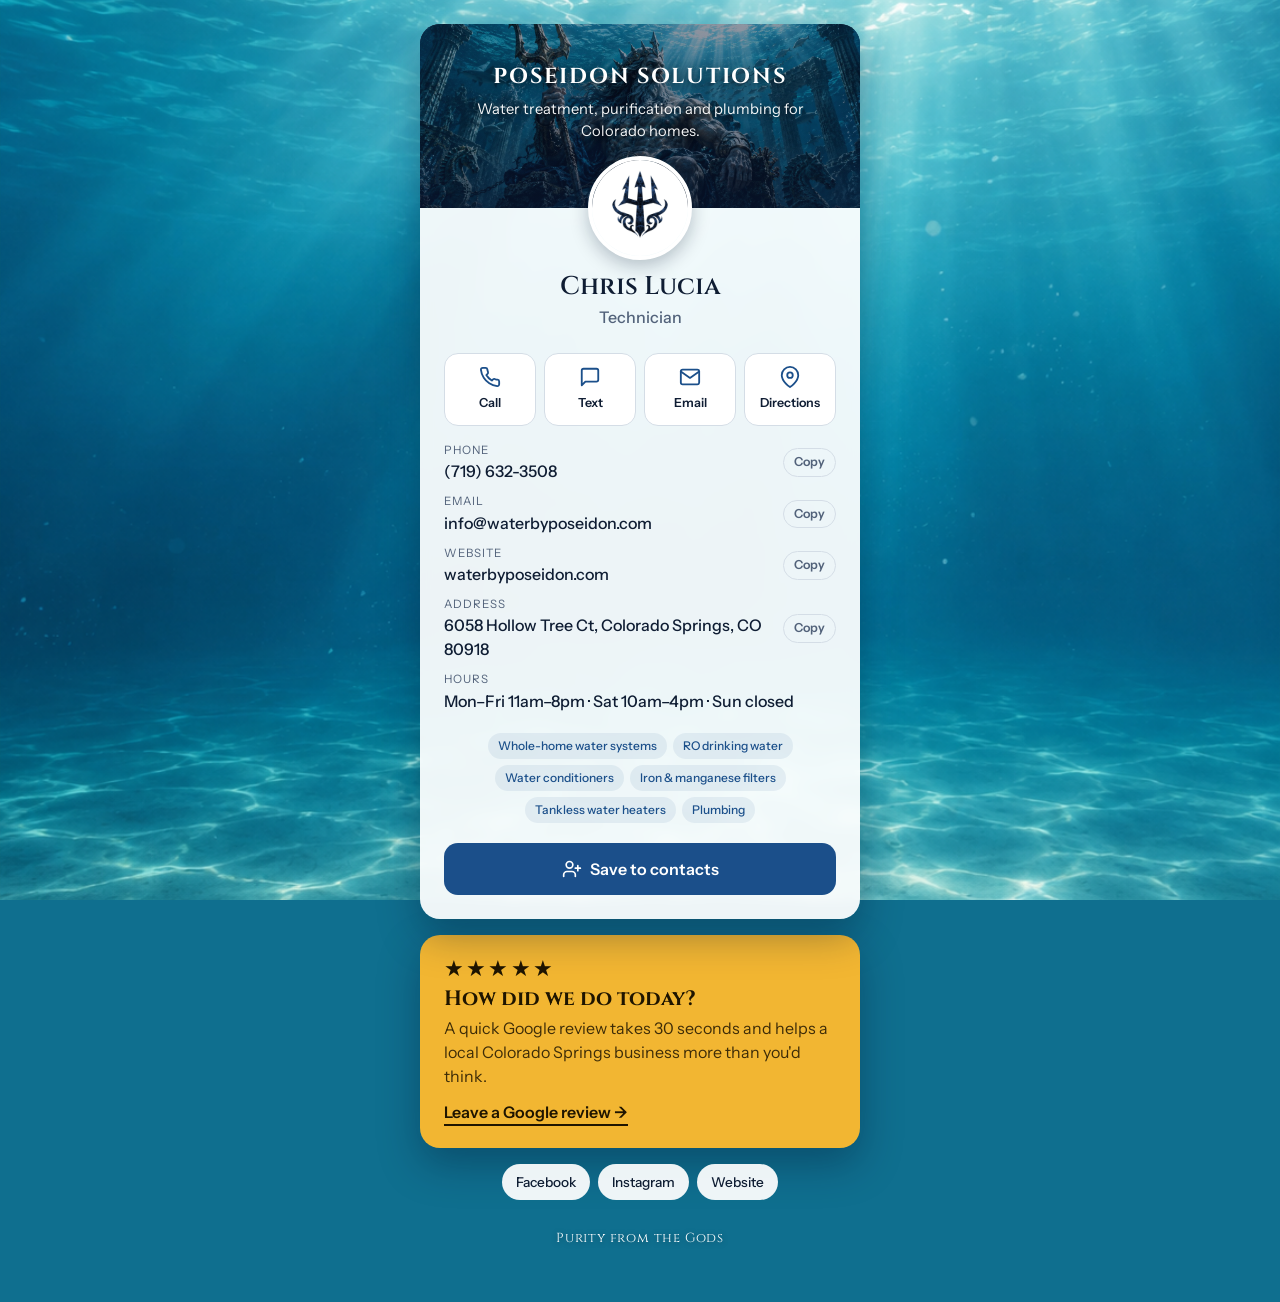
==== commit 1c84e6af: "Poseidon artwork behind the header band on both cards Co-Authored-By: Claude Fable 5.1 <noreply@anth" ====
--- a/index.html
+++ b/index.html
@@ -51,11 +51,15 @@
   backdrop-filter: blur(6px); -webkit-backdrop-filter: blur(6px);
 }
 .band {
-  background: linear-gradient(160deg, var(--band), var(--band-2));
+  background:
+    linear-gradient(180deg, rgba(8,22,48,.45) 0%, rgba(8,22,48,.55) 60%, rgba(8,22,48,.8) 100%),
+    var(--band) url("band.jpg") center 22% / cover no-repeat;
   color: #fff;
-  padding: 26px 24px 58px;
+  padding: 40px 24px 66px;
   text-align: center;
-}
+  text-shadow: 0 2px 10px rgba(0,0,0,.7);
+}
+.band .tagline { text-shadow: 0 1px 6px rgba(0,0,0,.8); }
 .band .company {
   font-family: var(--display);
   font-weight: 700;
@@ -65,7 +69,7 @@
   margin: 0;
   line-height: 1.2;
 }
-.band .tagline { margin: 8px auto 0; font-size: .92rem; opacity: .85; max-width: 34ch; }
+.band .tagline { margin: 8px auto 0; font-size: .92rem; opacity: .95; max-width: 34ch; }
 .avatar {
   width: 104px; height: 104px; border-radius: 50%;
   background: #fff; display: block; object-fit: cover;
